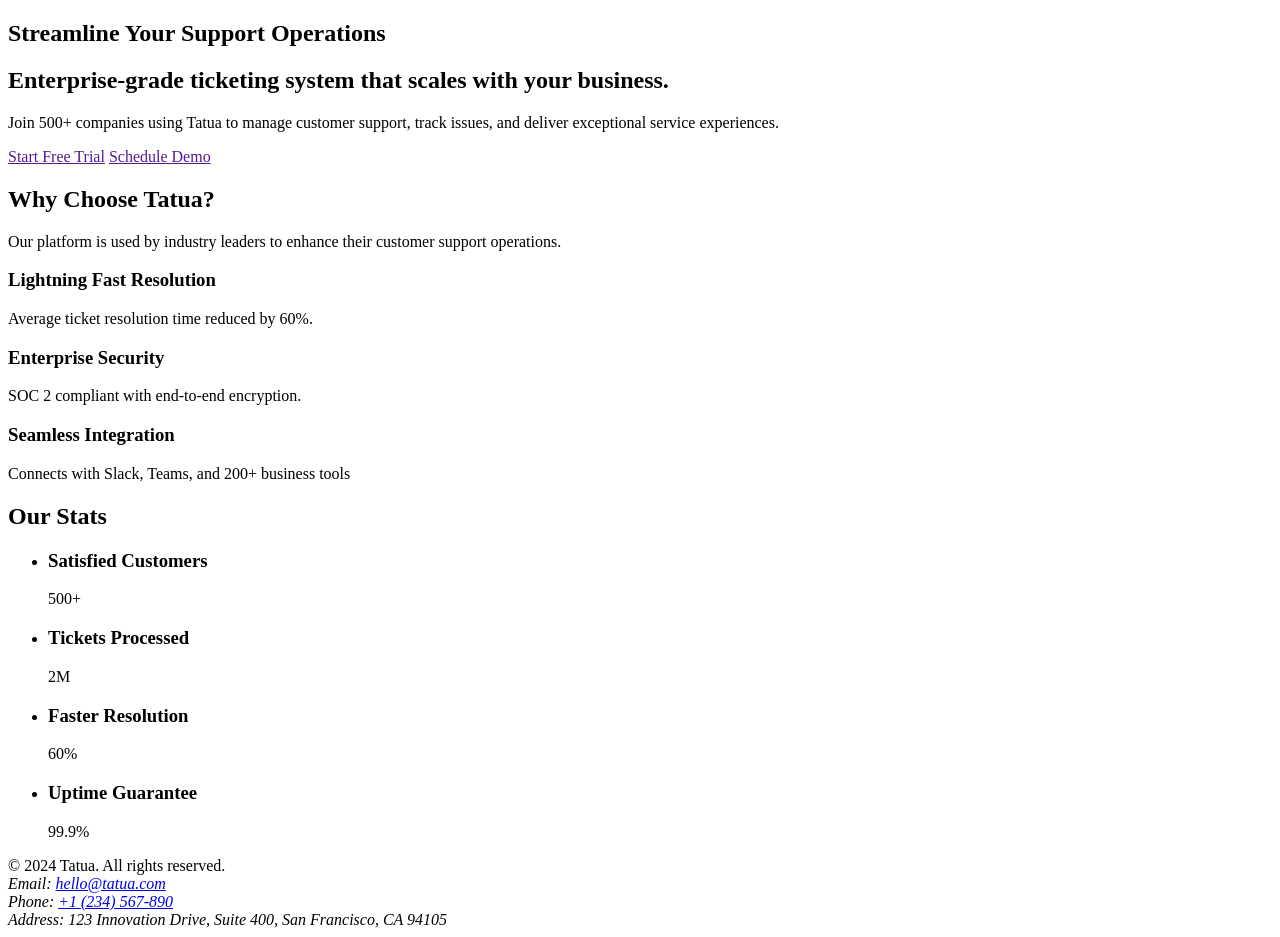
==== pages/index.html @ 2b62d404 "Created the homepage.html page" ====
<!DOCTYPE html>
<html lang="en">
<head>
    <meta charset="UTF-8">
    <meta name="viewport" content="width=device-width, initial-scale=1.0">
    <meta name="description" content="Streamline your support operations with Tatua's enterprise-grade ticketing system. Join 500+ companies delivering exceptional customer experiences.">
    <title>Tatua - Enterprise Ticketing Solutions</title>
</head>

<body>
    <main>
    <!-- Hero Section -->
    <section aria-labelledby="hero-title">    
        <h1 id = "hero-title">Streamline Your Support Operations</h1>
        <h2>Enterprise-grade ticketing system that scales with your business.</h2>
        <p>Join 500+ companies using Tatua to manage customer support, track issues, and deliver exceptional service experiences.</p>
        <a href="" class="btn">Start Free Trial</a>
        <a href="" class="btn">Schedule Demo</a>
    </section>

    <!-- Services Section -->
    <section aria-labelledby="why-choose-us">
        <h2 id="why-choose-us">Why Choose Tatua?</h2>
        <p>Our platform is used by industry leaders to enhance their customer support operations.</p>
        <div>
            <article class="card">
                <h3>Lightning Fast Resolution</h3>
                <p>Average ticket resolution time reduced by 60%.</p>
            </article>
            <article class="card">
                <h3>Enterprise Security</h3>
                <p>SOC 2 compliant with end-to-end encryption.</p>
            </article>
            <article class="card">
                <h3>Seamless Integration</h3>
                <p>Connects with Slack, Teams, and 200+ business tools</p>
            </article>
        </div>
    </section>

    <!-- Stats Section -->
    <section aria-labelledby="stats-heading">
       
        <h2 id="stats-heading" class="sr-only">Our Stats</h2>
        <ul class="stats-list">
            <li class="stat-card">
                <h3>Satisfied Customers</h3>
                <p class="stat-number">500+</p>
            </li>
            <li class="stat-card">
                <h3>Tickets Processed</h3>
                <p class="stat-number">2M</p>
            </li>
            <li class="stat-card">
                <h3>Faster Resolution</h3>
                <p class="stat-number">60%</p>
            </li>
            <li class="stat-card">
                <h3>Uptime Guarantee</h3>
                <p class="stat-number">99.9%</p>
            </li>
        </ul>
    </section>

     <!-- Contact Section -->
        <footer>
            &copy; 2024 Tatua. All rights reserved.
            <address>Email: <a href="mailto:hello@tatua.com">hello@tatua.com</a></address>
            <address>Phone: <a href="tel+1234567890"> +1 (234) 567-890</a></address>
            <address>Address: 123 Innovation Drive, Suite 400, San Francisco, CA 94105</address>
        </footer>
</body>
</main>      
</html>
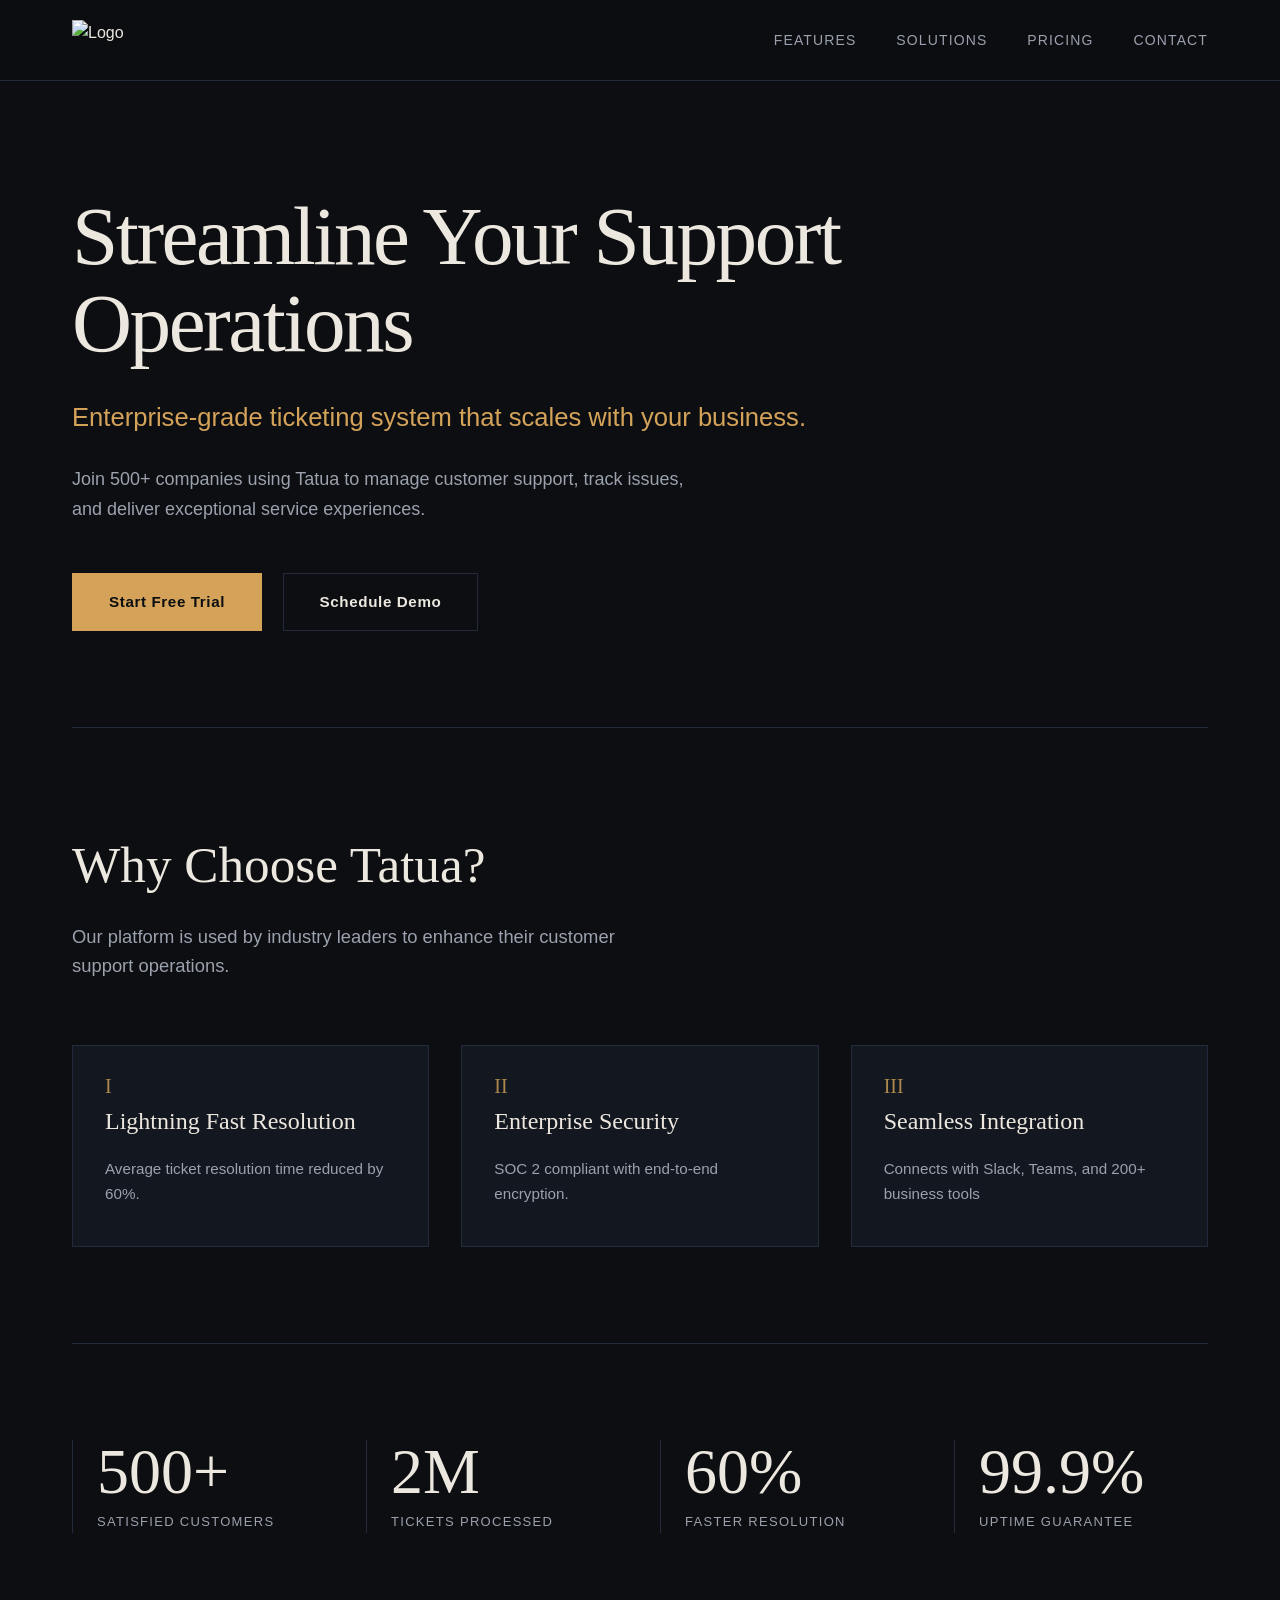
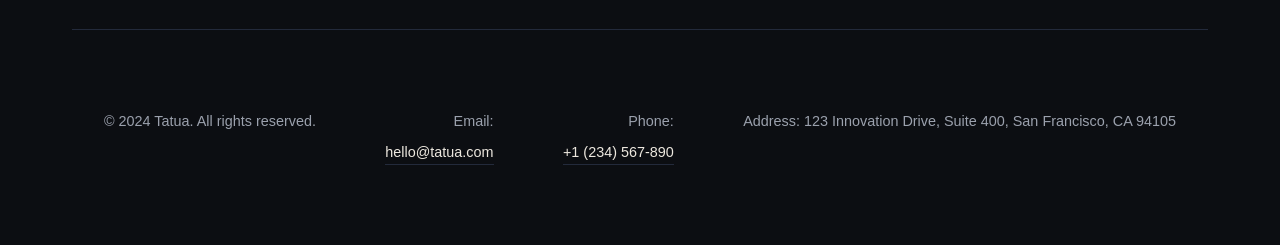
==== commit 5f8f9507: "Added css to the page" ====
--- a/pages/index.html
+++ b/pages/index.html
@@ -5,8 +5,30 @@
     <meta name="viewport" content="width=device-width, initial-scale=1.0">
     <meta name="description" content="Streamline your support operations with Tatua's enterprise-grade ticketing system. Join 500+ companies delivering exceptional customer experiences.">
     <title>Tatua - Enterprise Ticketing Solutions</title>
+    <link rel="stylesheet" href="index.css">
+
 </head>
 
+<!-- Header Section -->
+<header class="site-header">
+    <div class="header-container">
+      <!-- Brand / Logo -->
+      <a href="/" class="brand" aria-label="Tatua Home">
+        <img src="/assets/tatua-logo.png" alt="Logo" class="brand-logo" width="32" height="32">
+      </a>
+  
+      <!-- Primary Navigation -->
+      <nav class="main-nav" aria-label="Main Navigation">
+        <ul class="nav-list">
+          <li><a href="#features" class="nav-link">Features</a></li>
+          <li><a href="#solutions" class="nav-link">Solutions</a></li>
+          <li><a href="#pricing" class="nav-link">Pricing</a></li>
+          <li><a href="#contact" class="nav-link">Contact</a></li>
+        </ul>
+      </nav>
+
+    </div>
+  </header>
 <body>
     <main>
     <!-- Hero Section -->
@@ -66,9 +88,10 @@
         <footer>
             &copy; 2024 Tatua. All rights reserved.
             <address>Email: <a href="mailto:hello@tatua.com">hello@tatua.com</a></address>
-            <address>Phone: <a href="tel+1234567890"> +1 (234) 567-890</a></address>
+            <address>Phone: <a href="tel:+1234567890"> +1 (234) 567-890</a></address>
             <address>Address: 123 Innovation Drive, Suite 400, San Francisco, CA 94105</address>
         </footer>
+</main>
 </body>
-</main>      
+     
 </html>
--- a/pages/index.css
+++ b/pages/index.css
@@ -0,0 +1,371 @@
+/* ==========================================================================
+   TATUA — DIRECTION B: THE KINETIC EDITORIAL
+   Visual Language: Editorial Authority • Monumental Serif • Acacia & Obsidian
+   ========================================================================== */
+
+   :root {
+    --bg-obsidian: #0c0e12;
+    --bg-card: #13171f;
+    --text-sand: #ede8df;
+    --text-muted: #9ba1ad;
+    
+    --accent-gold: #d4a359;
+    --accent-gold-hover: #e5b66e;
+    --border-rule: #232a3b;
+    --border-gold: rgba(212, 163, 89, 0.4);
+  
+    --font-serif: "Playfair Display", Georgia, "Times New Roman", serif;
+    --font-sans: -apple-system, BlinkMacSystemFont, "Segoe UI", Roboto, sans-serif;
+    --font-mono: "SF Mono", "Fira Code", monospace;
+  
+    --max-width: 1200px;
+  }
+  
+  *, *::before, *::after {
+    box-sizing: border-box;
+    margin: 0;
+    padding: 0;
+  }
+  
+  html {
+    background-color: var(--bg-obsidian);
+    color: var(--text-sand);
+    font-family: var(--font-sans);
+    line-height: 1.6;
+    scroll-behavior: smooth;
+    -webkit-font-smoothing: antialiased;
+  }
+  
+  body {
+    min-height: 100vh;
+  }
+  
+  .sr-only {
+    position: absolute;
+    width: 1px;
+    height: 1px;
+    padding: 0;
+    margin: -1px;
+    overflow: hidden;
+    clip: rect(0, 0, 0, 0);
+    white-space: nowrap;
+    border: 0;
+  }
+  
+  :focus-visible {
+    outline: 2px solid var(--accent-gold);
+    outline-offset: 4px;
+  }
+  
+  /* --------------------------------------------------------------------------
+     HEADER
+     -------------------------------------------------------------------------- */
+  .site-header {
+    border-bottom: 1px solid var(--border-rule);
+    background-color: rgba(12, 14, 18, 0.9);
+    backdrop-filter: blur(12px);
+    position: sticky;
+    top: 0;
+    z-index: 100;
+  }
+  
+  .header-container {
+    max-width: var(--max-width);
+    margin: 0 auto;
+    padding: 1.25rem 2rem;
+    display: flex;
+    align-items: center;
+    justify-content: space-between;
+  }
+  
+  .brand {
+    display: inline-flex;
+    align-items: center;
+    gap: 0.75rem;
+    text-decoration: none;
+    color: var(--text-sand);
+  }
+  
+  .brand-logo {
+    display: block;
+    width: 80px;
+    height: 40px;
+    object-fit: contain;
+  }
+  
+  .main-nav .nav-list {
+    list-style: none;
+    display: flex;
+    gap: 2.5rem;
+  }
+  
+  .nav-link {
+    color: var(--text-muted);
+    text-decoration: none;
+    font-size: 0.875rem;
+    letter-spacing: 0.08em;
+    text-transform: uppercase;
+    font-weight: 500;
+    transition: color 0.2s ease;
+    position: relative;
+  }
+  
+  .nav-link:hover {
+    color: var(--accent-gold);
+  }
+  
+  .nav-link::after {
+    content: "";
+    position: absolute;
+    bottom: -4px;
+    left: 0;
+    width: 0;
+    height: 1px;
+    background-color: var(--accent-gold);
+    transition: width 0.25s ease;
+  }
+  
+  .nav-link:hover::after {
+    width: 100%;
+  }
+  
+  /* --------------------------------------------------------------------------
+     HERO: BROADSHEET STATEMENT
+     -------------------------------------------------------------------------- */
+  main {
+    max-width: var(--max-width);
+    margin: 0 auto;
+    padding: 0 2rem;
+  }
+  
+  main > section:first-of-type {
+    padding: 7rem 0 5rem 0;
+    border-bottom: 1px solid var(--border-rule);
+  }
+  
+  main > section:first-of-type h1 {
+    font-family: var(--font-serif);
+    font-size: clamp(3rem, 6.5vw, 5.5rem);
+    font-weight: 400;
+    line-height: 1.05;
+    letter-spacing: -0.03em;
+    color: var(--text-sand);
+    margin-bottom: 2rem;
+    max-width: 950px;
+  }
+  
+  main > section:first-of-type h2 {
+    font-family: var(--font-sans);
+    font-size: clamp(1.25rem, 2vw, 1.6rem);
+    font-weight: 400;
+    color: var(--accent-gold);
+    line-height: 1.4;
+    margin-bottom: 1.75rem;
+    max-width: 780px;
+  }
+  
+  main > section:first-of-type p {
+    font-size: 1.125rem;
+    color: var(--text-muted);
+    max-width: 620px;
+    line-height: 1.7;
+    margin-bottom: 3rem;
+  }
+  
+  .btn {
+    display: inline-flex;
+    align-items: center;
+    justify-content: center;
+    padding: 1rem 2.25rem;
+    font-size: 0.95rem;
+    font-weight: 600;
+    text-decoration: none;
+    letter-spacing: 0.04em;
+    transition: all 0.2s ease;
+    margin-right: 1rem;
+    margin-bottom: 1rem;
+  }
+  
+  .btn:first-of-type {
+    background-color: var(--accent-gold);
+    color: var(--bg-obsidian);
+    border: 1px solid var(--accent-gold);
+  }
+  
+  .btn:first-of-type:hover {
+    background-color: var(--accent-gold-hover);
+    transform: translateY(-2px);
+  }
+  
+  .btn:last-of-type {
+    background-color: transparent;
+    color: var(--text-sand);
+    border: 1px solid var(--border-rule);
+  }
+  
+  .btn:last-of-type:hover {
+    border-color: var(--accent-gold);
+    color: var(--accent-gold);
+  }
+  
+  /* --------------------------------------------------------------------------
+     SERVICES: THE THREE PILLARS (STAGGERED EDITORIAL RHYTHM)
+     -------------------------------------------------------------------------- */
+  main > section:nth-of-type(2) {
+    padding: 6rem 0;
+    border-bottom: 1px solid var(--border-rule);
+  }
+  
+  main > section:nth-of-type(2) h2 {
+    font-family: var(--font-serif);
+    font-size: clamp(2.25rem, 4vw, 3.25rem);
+    font-weight: 400;
+    margin-bottom: 1rem;
+  }
+  
+  main > section:nth-of-type(2) > p {
+    font-size: 1.15rem;
+    color: var(--text-muted);
+    margin-bottom: 4rem;
+    max-width: 600px;
+  }
+  
+  main > section:nth-of-type(2) > div {
+    display: grid;
+    grid-template-columns: repeat(3, 1fr);
+    gap: 2rem;
+    counter-reset: editorial-count;
+  }
+  
+  .card {
+    background-color: var(--bg-card);
+    border: 1px solid var(--border-rule);
+    padding: 3.5rem 2rem 2.5rem 2rem;
+    position: relative;
+    counter-increment: editorial-count;
+    transition: transform 0.25s ease, border-color 0.25s ease;
+  }
+  
+  .card:hover {
+    transform: translateY(-4px);
+    border-color: var(--border-gold);
+  }
+  
+  .card::before {
+    content: counter(editorial-count, upper-roman);
+    position: absolute;
+    top: 1.5rem;
+    left: 2rem;
+    font-family: var(--font-serif);
+    font-size: 1.25rem;
+    color: var(--accent-gold);
+    opacity: 0.8;
+  }
+  
+  .card h3 {
+    font-family: var(--font-serif);
+    font-size: 1.5rem;
+    font-weight: 400;
+    margin-bottom: 1rem;
+    color: var(--text-sand);
+  }
+  
+  .card p {
+    color: var(--text-muted);
+    font-size: 0.95rem;
+    line-height: 1.65;
+  }
+  
+  /* --------------------------------------------------------------------------
+     STATS: MONUMENTAL FIGURES
+     -------------------------------------------------------------------------- */
+  main > section:nth-of-type(3) {
+    padding: 6rem 0;
+    border-bottom: 1px solid var(--border-rule);
+  }
+  
+  .stats-list {
+    list-style: none;
+    display: grid;
+    grid-template-columns: repeat(4, 1fr);
+    gap: 2.5rem;
+  }
+  
+  .stat-card {
+    display: flex;
+    flex-direction: column-reverse;
+    border-left: 1px solid var(--border-rule);
+    padding-left: 1.5rem;
+  }
+  
+  .stat-card h3 {
+    font-family: var(--font-sans);
+    font-size: 0.8125rem;
+    text-transform: uppercase;
+    letter-spacing: 0.1em;
+    color: var(--text-muted);
+    font-weight: 500;
+    margin-top: 0.5rem;
+  }
+  
+  .stat-number {
+    font-family: var(--font-serif);
+    font-size: clamp(3rem, 5vw, 4.5rem);
+    font-weight: 400;
+    line-height: 1;
+    color: var(--text-sand);
+  }
+  
+  .stat-card:hover .stat-number {
+    color: var(--accent-gold);
+  }
+  
+  /* --------------------------------------------------------------------------
+     FOOTER
+     -------------------------------------------------------------------------- */
+  footer {
+    max-width: var(--max-width);
+    margin: 0 auto;
+    padding: 5rem 2rem;
+    display: flex;
+    justify-content: space-between;
+    align-items: flex-start;
+    color: var(--text-muted);
+    font-size: 0.9rem;
+  }
+  
+  footer address {
+    font-style: normal;
+    display: flex;
+    flex-direction: column;
+    gap: 0.5rem;
+    text-align: right;
+  }
+  
+  footer a {
+    color: var(--text-sand);
+    text-decoration: none;
+    border-bottom: 1px solid var(--border-rule);
+  }
+  
+  footer a:hover {
+    color: var(--accent-gold);
+    border-color: var(--accent-gold);
+  }
+  
+  /* Responsive */
+  @media (max-width: 900px) {
+    main > section:nth-of-type(2) > div {
+      grid-template-columns: 1fr;
+    }
+    .stats-list {
+      grid-template-columns: repeat(2, 1fr);
+    }
+    footer {
+      flex-direction: column;
+      gap: 2rem;
+    }
+    footer address {
+      text-align: left;
+    }
+  }
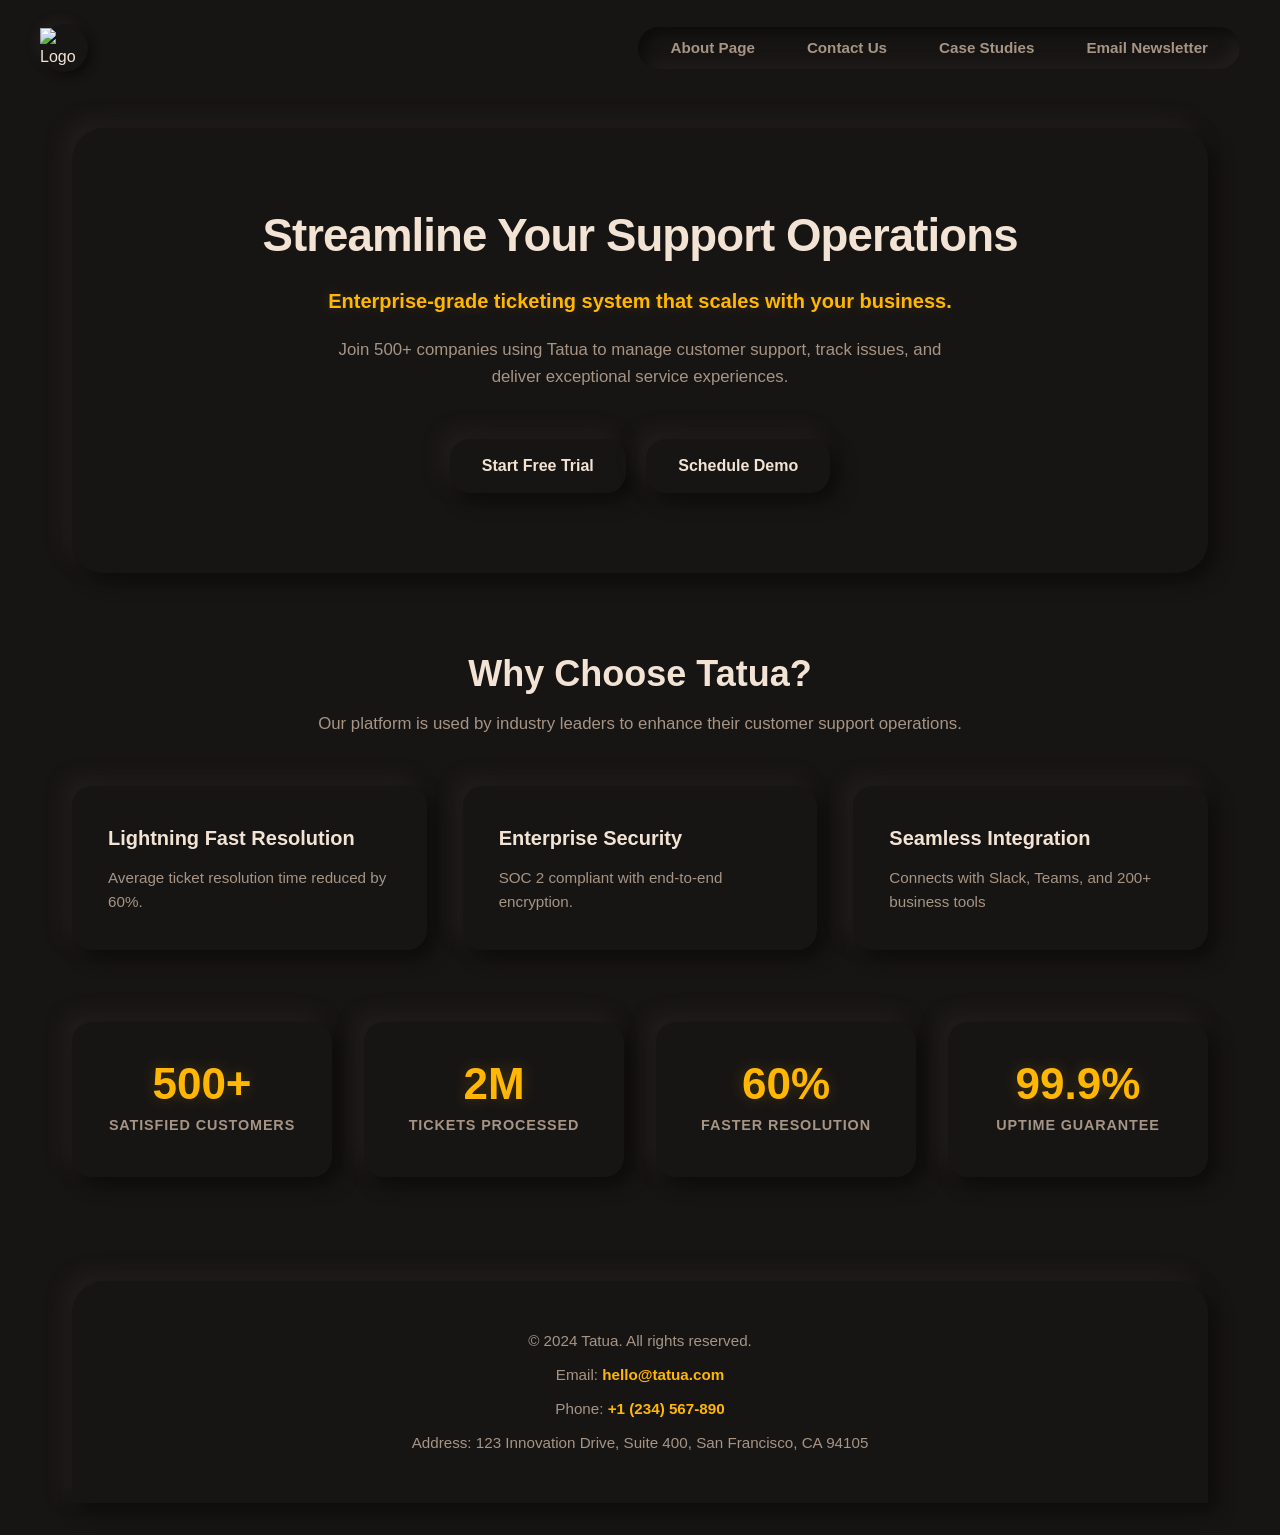
==== commit 116bfd69: "added the icon on browser title" ====
--- a/pages/index.html
+++ b/pages/index.html
@@ -6,6 +6,7 @@
     <meta name="description" content="Streamline your support operations with Tatua's enterprise-grade ticketing system. Join 500+ companies delivering exceptional customer experiences.">
     <title>Tatua - Enterprise Ticketing Solutions</title>
     <link rel="stylesheet" href="index.css">
+    <link rel="icon" href="/assets/tatua-favicon.png" type="image/x-icon">
 
 </head>
 
@@ -14,16 +15,16 @@
     <div class="header-container">
       <!-- Brand / Logo -->
       <a href="/" class="brand" aria-label="Tatua Home">
-        <img src="/assets/tatua-logo.png" alt="Logo" class="brand-logo" width="32" height="32">
+        <img src="/assets/tatua-logo.png" alt="Logo" class="brand-logo" width="80" height="40">
       </a>
   
       <!-- Primary Navigation -->
       <nav class="main-nav" aria-label="Main Navigation">
         <ul class="nav-list">
-          <li><a href="#features" class="nav-link">Features</a></li>
-          <li><a href="#solutions" class="nav-link">Solutions</a></li>
-          <li><a href="#pricing" class="nav-link">Pricing</a></li>
-          <li><a href="#contact" class="nav-link">Contact</a></li>
+          <li><a href="#features" class="nav-link">About Page</a></li>
+          <li><a href="#solutions" class="nav-link">Contact Us</a></li>
+          <li><a href="#pricing" class="nav-link">Case Studies</a></li>
+          <li><a href="#contact" class="nav-link">Email Newsletter</a></li>
         </ul>
       </nav>
 
--- a/pages/index.css
+++ b/pages/index.css
@@ -1,43 +1,55 @@
 /* ==========================================================================
-   TATUA — DIRECTION B: THE KINETIC EDITORIAL
-   Visual Language: Editorial Authority • Monumental Serif • Acacia & Obsidian
+   Warm Night / Glare-Reduction Neumorphism - Tatua Enterprise
    ========================================================================== */
 
    :root {
-    --bg-obsidian: #0c0e12;
-    --bg-card: #13171f;
-    --text-sand: #ede8df;
-    --text-muted: #9ba1ad;
+    /* Warm Low-Blue Base & Typography */
+    --bg-color: #171514;
+    --text-primary: #f2e3d5;
+    --text-muted: #a69485;
     
-    --accent-gold: #d4a359;
-    --accent-gold-hover: #e5b66e;
-    --border-rule: #232a3b;
-    --border-gold: rgba(212, 163, 89, 0.4);
-  
-    --font-serif: "Playfair Display", Georgia, "Times New Roman", serif;
-    --font-sans: -apple-system, BlinkMacSystemFont, "Segoe UI", Roboto, sans-serif;
-    --font-mono: "SF Mono", "Fira Code", monospace;
-  
-    --max-width: 1200px;
-  }
-  
-  *, *::before, *::after {
+    /* Amber / Gold Accents */
+    --accent-amber: #ffb703;
+    --accent-warm: #fb8500;
+    --accent-glow: rgba(255, 183, 3, 0.2);
+  
+    /* Dual Shadows: Warm Top-Left Highlight & Soft Obsidian Drop Shadow */
+    --neu-flat: 8px 8px 18px #0d0c0b, -8px -8px 18px #221f1d;
+    --neu-flat-sm: 4px 4px 10px #0d0c0b, -4px -4px 10px #221f1d;
+    --neu-flat-hover: 10px 10px 22px #0a0908, -10px -10px 22px #282422;
+    
+    /* Inset / Pressed Shadows */
+    --neu-inset: inset 6px 6px 12px #0d0c0b, inset -6px -6px 12px #221f1d;
+    --neu-pressed: inset 3px 3px 6px #0d0c0b, inset -3px -3px 6px #221f1d;
+  
+    --radius-sm: 12px;
+    --radius-md: 20px;
+    --radius-lg: 32px;
+    --transition: all 0.25s cubic-bezier(0.4, 0, 0.2, 1);
+  }
+  
+  /* Base Reset & Typography */
+  * {
     box-sizing: border-box;
     margin: 0;
     padding: 0;
   }
   
-  html {
-    background-color: var(--bg-obsidian);
-    color: var(--text-sand);
-    font-family: var(--font-sans);
+  body {
+    background-color: var(--bg-color);
+    color: var(--text-primary);
+    font-family: -apple-system, BlinkMacSystemFont, "Segoe UI", Roboto, Helvetica, Arial, sans-serif;
     line-height: 1.6;
-    scroll-behavior: smooth;
-    -webkit-font-smoothing: antialiased;
-  }
-  
-  body {
     min-height: 100vh;
+  }
+  
+  a {
+    text-decoration: none;
+    color: inherit;
+  }
+  
+  ul {
+    list-style: none;
   }
   
   .sr-only {
@@ -48,324 +60,271 @@
     margin: -1px;
     overflow: hidden;
     clip: rect(0, 0, 0, 0);
-    white-space: nowrap;
     border: 0;
   }
   
-  :focus-visible {
-    outline: 2px solid var(--accent-gold);
-    outline-offset: 4px;
-  }
-  
-  /* --------------------------------------------------------------------------
-     HEADER
-     -------------------------------------------------------------------------- */
+  /* ==========================================================================
+     Header & Navigation
+     ========================================================================== */
+  
   .site-header {
-    border-bottom: 1px solid var(--border-rule);
-    background-color: rgba(12, 14, 18, 0.9);
-    backdrop-filter: blur(12px);
+    padding: 1.5rem 2rem;
     position: sticky;
     top: 0;
+    background-color: var(--bg-color);
     z-index: 100;
   }
   
   .header-container {
-    max-width: var(--max-width);
+    max-width: 1200px;
     margin: 0 auto;
-    padding: 1.25rem 2rem;
-    display: flex;
+    display: flex;
+    justify-content: space-between;
     align-items: center;
-    justify-content: space-between;
   }
   
   .brand {
-    display: inline-flex;
-    align-items: center;
-    gap: 0.75rem;
-    text-decoration: none;
-    color: var(--text-sand);
-  }
-  
-  .brand-logo {
-    display: block;
-    width: 80px;
-    height: 40px;
-    object-fit: contain;
-  }
-  
-  .main-nav .nav-list {
-    list-style: none;
-    display: flex;
-    gap: 2.5rem;
-  }
-  
-  .nav-link {
-    color: var(--text-muted);
-    text-decoration: none;
-    font-size: 0.875rem;
-    letter-spacing: 0.08em;
-    text-transform: uppercase;
-    font-weight: 500;
-    transition: color 0.2s ease;
-    position: relative;
-  }
-  
-  .nav-link:hover {
-    color: var(--accent-gold);
-  }
-  
-  .nav-link::after {
-    content: "";
-    position: absolute;
-    bottom: -4px;
-    left: 0;
-    width: 0;
-    height: 1px;
-    background-color: var(--accent-gold);
-    transition: width 0.25s ease;
-  }
-  
-  .nav-link:hover::after {
-    width: 100%;
-  }
-  
-  /* --------------------------------------------------------------------------
-     HERO: BROADSHEET STATEMENT
-     -------------------------------------------------------------------------- */
-  main {
-    max-width: var(--max-width);
-    margin: 0 auto;
-    padding: 0 2rem;
-  }
-  
-  main > section:first-of-type {
-    padding: 7rem 0 5rem 0;
-    border-bottom: 1px solid var(--border-rule);
-  }
-  
-  main > section:first-of-type h1 {
-    font-family: var(--font-serif);
-    font-size: clamp(3rem, 6.5vw, 5.5rem);
-    font-weight: 400;
-    line-height: 1.05;
-    letter-spacing: -0.03em;
-    color: var(--text-sand);
-    margin-bottom: 2rem;
-    max-width: 950px;
-  }
-  
-  main > section:first-of-type h2 {
-    font-family: var(--font-sans);
-    font-size: clamp(1.25rem, 2vw, 1.6rem);
-    font-weight: 400;
-    color: var(--accent-gold);
-    line-height: 1.4;
-    margin-bottom: 1.75rem;
-    max-width: 780px;
-  }
-  
-  main > section:first-of-type p {
-    font-size: 1.125rem;
-    color: var(--text-muted);
-    max-width: 620px;
-    line-height: 1.7;
-    margin-bottom: 3rem;
-  }
-  
-  .btn {
-    display: inline-flex;
+    display: flex;
     align-items: center;
     justify-content: center;
-    padding: 1rem 2.25rem;
+    width: 48px;
+    height: 48px;
+    border-radius: 50%;
+    background: var(--bg-color);
+    box-shadow: var(--neu-flat-sm);
+    transition: var(--transition);
+  }
+  
+  .brand:hover {
+    box-shadow: var(--neu-inset);
+  }
+  
+  .nav-list {
+    display: flex;
+    gap: 0.75rem;
+    background: var(--bg-color);
+    padding: 0.5rem 0.75rem;
+    border-radius: var(--radius-lg);
+    box-shadow: var(--neu-inset);
+  }
+  
+  .nav-link {
+    padding: 0.5rem 1.25rem;
+    border-radius: var(--radius-sm);
+    font-weight: 600;
     font-size: 0.95rem;
+    color: var(--text-muted);
+    transition: var(--transition);
+  }
+  
+  .nav-link:hover {
+    color: var(--accent-amber);
+    box-shadow: var(--neu-flat-sm);
+  }
+  
+  /* ==========================================================================
+     Main Layout & Sections
+     ========================================================================== */
+  
+  main {
+    max-width: 1200px;
+    margin: 0 auto;
+    padding: 2rem;
+    display: flex;
+    flex-direction: column;
+    gap: 4.5rem;
+  }
+  
+  section {
+    text-align: center;
+  }
+  
+  /* Hero Section */
+  section[aria-labelledby="hero-title"] {
+    padding: 4.5rem 2rem;
+    border-radius: var(--radius-lg);
+    background: var(--bg-color);
+    box-shadow: var(--neu-flat);
+  }
+  
+  #hero-title {
+    font-size: 2.85rem;
+    font-weight: 800;
+    letter-spacing: -0.02em;
+    margin-bottom: 0.75rem;
+    color: var(--text-primary);
+  }
+  
+  section[aria-labelledby="hero-title"] h2 {
+    font-size: 1.25rem;
+    color: var(--accent-amber);
     font-weight: 600;
-    text-decoration: none;
-    letter-spacing: 0.04em;
-    transition: all 0.2s ease;
-    margin-right: 1rem;
-    margin-bottom: 1rem;
-  }
-  
-  .btn:first-of-type {
-    background-color: var(--accent-gold);
-    color: var(--bg-obsidian);
-    border: 1px solid var(--accent-gold);
-  }
-  
-  .btn:first-of-type:hover {
-    background-color: var(--accent-gold-hover);
+    margin-bottom: 1.25rem;
+    text-shadow: 0 0 14px var(--accent-glow);
+  }
+  
+  section[aria-labelledby="hero-title"] p {
+    max-width: 650px;
+    margin: 0 auto 2.5rem auto;
+    color: var(--text-muted);
+    font-size: 1.05rem;
+  }
+  
+  /* Neumorphic Interactive Buttons */
+  .btn {
+    display: inline-block;
+    padding: 0.9rem 2rem;
+    margin: 0.5rem;
+    font-weight: 700;
+    border-radius: var(--radius-md);
+    background: var(--bg-color);
+    color: var(--text-primary);
+    box-shadow: var(--neu-flat);
+    transition: var(--transition);
+  }
+  
+  .btn:hover {
+    color: var(--accent-amber);
+    box-shadow: var(--neu-flat-hover);
     transform: translateY(-2px);
   }
   
-  .btn:last-of-type {
-    background-color: transparent;
-    color: var(--text-sand);
-    border: 1px solid var(--border-rule);
-  }
-  
-  .btn:last-of-type:hover {
-    border-color: var(--accent-gold);
-    color: var(--accent-gold);
-  }
-  
-  /* --------------------------------------------------------------------------
-     SERVICES: THE THREE PILLARS (STAGGERED EDITORIAL RHYTHM)
-     -------------------------------------------------------------------------- */
-  main > section:nth-of-type(2) {
-    padding: 6rem 0;
-    border-bottom: 1px solid var(--border-rule);
-  }
-  
-  main > section:nth-of-type(2) h2 {
-    font-family: var(--font-serif);
-    font-size: clamp(2.25rem, 4vw, 3.25rem);
-    font-weight: 400;
-    margin-bottom: 1rem;
-  }
-  
-  main > section:nth-of-type(2) > p {
-    font-size: 1.15rem;
-    color: var(--text-muted);
-    margin-bottom: 4rem;
-    max-width: 600px;
-  }
-  
-  main > section:nth-of-type(2) > div {
+  .btn:active {
+    box-shadow: var(--neu-pressed);
+    transform: translateY(0);
+  }
+  
+  /* Services / Features Section */
+  #why-choose-us {
+    font-size: 2.25rem;
+    font-weight: 700;
+    margin-bottom: 0.5rem;
+    color: var(--text-primary);
+  }
+  
+  section[aria-labelledby="why-choose-us"] > p {
+    color: var(--text-muted);
+    margin-bottom: 3rem;
+    font-size: 1.05rem;
+  }
+  
+  section[aria-labelledby="why-choose-us"] > div {
     display: grid;
-    grid-template-columns: repeat(3, 1fr);
+    grid-template-columns: repeat(auto-fit, minmax(280px, 1fr));
+    gap: 2.25rem;
+  }
+  
+  .card {
+    padding: 2.25rem;
+    border-radius: var(--radius-md);
+    background: var(--bg-color);
+    box-shadow: var(--neu-flat);
+    transition: var(--transition);
+    text-align: left;
+  }
+  
+  .card:hover {
+    box-shadow: var(--neu-inset);
+  }
+  
+  .card h3 {
+    font-size: 1.25rem;
+    margin-bottom: 0.75rem;
+    color: var(--text-primary);
+  }
+  
+  .card p {
+    color: var(--text-muted);
+    font-size: 0.95rem;
+  }
+  
+  /* Stats Section */
+  .stats-list {
+    display: grid;
+    grid-template-columns: repeat(auto-fit, minmax(220px, 1fr));
     gap: 2rem;
-    counter-reset: editorial-count;
-  }
-  
-  .card {
-    background-color: var(--bg-card);
-    border: 1px solid var(--border-rule);
-    padding: 3.5rem 2rem 2.5rem 2rem;
-    position: relative;
-    counter-increment: editorial-count;
-    transition: transform 0.25s ease, border-color 0.25s ease;
-  }
-  
-  .card:hover {
-    transform: translateY(-4px);
-    border-color: var(--border-gold);
-  }
-  
-  .card::before {
-    content: counter(editorial-count, upper-roman);
-    position: absolute;
-    top: 1.5rem;
-    left: 2rem;
-    font-family: var(--font-serif);
-    font-size: 1.25rem;
-    color: var(--accent-gold);
-    opacity: 0.8;
-  }
-  
-  .card h3 {
-    font-family: var(--font-serif);
-    font-size: 1.5rem;
-    font-weight: 400;
-    margin-bottom: 1rem;
-    color: var(--text-sand);
-  }
-  
-  .card p {
+  }
+  
+  .stat-card {
+    padding: 2.5rem 1.5rem;
+    border-radius: var(--radius-md);
+    background: var(--bg-color);
+    box-shadow: var(--neu-flat);
+    display: flex;
+    flex-direction: column-reverse;
+    justify-content: center;
+    align-items: center;
+    transition: var(--transition);
+  }
+  
+  .stat-card:hover {
+    box-shadow: var(--neu-flat-hover);
+    transform: translateY(-2px);
+  }
+  
+  .stat-number {
+    font-size: 2.75rem;
+    font-weight: 800;
+    color: var(--accent-amber);
+    line-height: 1;
+    margin-bottom: 0.5rem;
+    text-shadow: 0 0 16px var(--accent-glow);
+  }
+  
+  .stat-card h3 {
+    font-size: 0.9rem;
+    color: var(--text-muted);
+    font-weight: 600;
+    text-transform: uppercase;
+    letter-spacing: 0.06em;
+  }
+  
+  /* ==========================================================================
+     Footer
+     ========================================================================== */
+  
+  footer {
+    margin-top: 2rem;
+    padding: 3rem 1.5rem;
+    background: var(--bg-color);
+    border-radius: var(--radius-lg) var(--radius-lg) 0 0;
+    box-shadow: var(--neu-flat);
+    text-align: center;
     color: var(--text-muted);
     font-size: 0.95rem;
-    line-height: 1.65;
-  }
-  
-  /* --------------------------------------------------------------------------
-     STATS: MONUMENTAL FIGURES
-     -------------------------------------------------------------------------- */
-  main > section:nth-of-type(3) {
-    padding: 6rem 0;
-    border-bottom: 1px solid var(--border-rule);
-  }
-  
-  .stats-list {
-    list-style: none;
-    display: grid;
-    grid-template-columns: repeat(4, 1fr);
-    gap: 2.5rem;
-  }
-  
-  .stat-card {
-    display: flex;
-    flex-direction: column-reverse;
-    border-left: 1px solid var(--border-rule);
-    padding-left: 1.5rem;
-  }
-  
-  .stat-card h3 {
-    font-family: var(--font-sans);
-    font-size: 0.8125rem;
-    text-transform: uppercase;
-    letter-spacing: 0.1em;
-    color: var(--text-muted);
-    font-weight: 500;
-    margin-top: 0.5rem;
-  }
-  
-  .stat-number {
-    font-family: var(--font-serif);
-    font-size: clamp(3rem, 5vw, 4.5rem);
-    font-weight: 400;
-    line-height: 1;
-    color: var(--text-sand);
-  }
-  
-  .stat-card:hover .stat-number {
-    color: var(--accent-gold);
-  }
-  
-  /* --------------------------------------------------------------------------
-     FOOTER
-     -------------------------------------------------------------------------- */
-  footer {
-    max-width: var(--max-width);
-    margin: 0 auto;
-    padding: 5rem 2rem;
-    display: flex;
-    justify-content: space-between;
-    align-items: flex-start;
-    color: var(--text-muted);
-    font-size: 0.9rem;
   }
   
   footer address {
     font-style: normal;
-    display: flex;
-    flex-direction: column;
-    gap: 0.5rem;
-    text-align: right;
+    margin-top: 0.6rem;
   }
   
   footer a {
-    color: var(--text-sand);
-    text-decoration: none;
-    border-bottom: 1px solid var(--border-rule);
+    color: var(--accent-amber);
+    font-weight: 600;
+    transition: var(--transition);
   }
   
   footer a:hover {
-    color: var(--accent-gold);
-    border-color: var(--accent-gold);
-  }
-  
-  /* Responsive */
-  @media (max-width: 900px) {
-    main > section:nth-of-type(2) > div {
-      grid-template-columns: 1fr;
+    text-decoration: underline;
+  }
+  
+  /* ==========================================================================
+     Responsive Adjustments
+     ========================================================================== */
+  
+  @media (max-width: 768px) {
+    .header-container {
+      flex-direction: column;
+      gap: 1.25rem;
     }
-    .stats-list {
-      grid-template-columns: repeat(2, 1fr);
+  
+    .nav-list {
+      flex-wrap: wrap;
+      justify-content: center;
     }
-    footer {
-      flex-direction: column;
-      gap: 2rem;
-    }
-    footer address {
-      text-align: left;
+  
+    #hero-title {
+      font-size: 2.1rem;
     }
   }
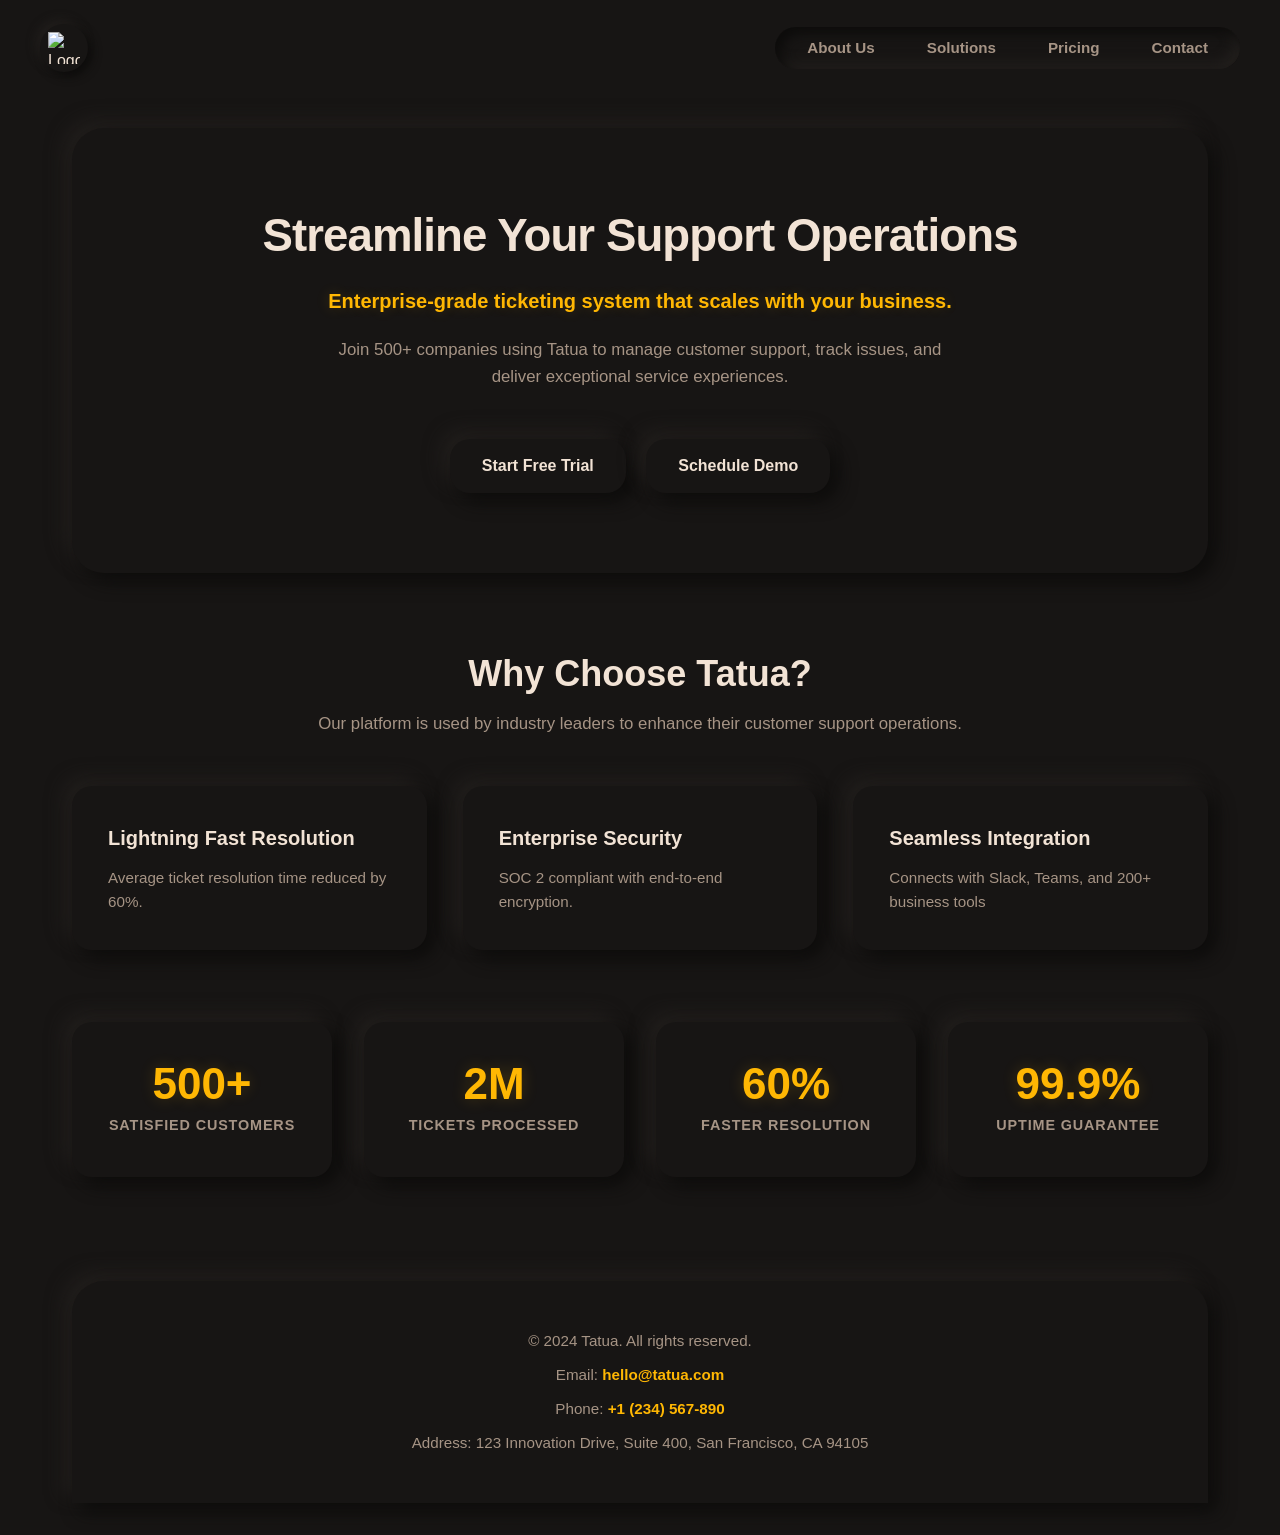
==== commit d815f1e4: "added the navigation to and fro about us page" ====
--- a/pages/index.html
+++ b/pages/index.html
@@ -6,7 +6,6 @@
     <meta name="description" content="Streamline your support operations with Tatua's enterprise-grade ticketing system. Join 500+ companies delivering exceptional customer experiences.">
     <title>Tatua - Enterprise Ticketing Solutions</title>
     <link rel="stylesheet" href="index.css">
-    <link rel="icon" href="/assets/tatua-favicon.png" type="image/x-icon">
 
 </head>
 
@@ -15,16 +14,16 @@
     <div class="header-container">
       <!-- Brand / Logo -->
       <a href="/" class="brand" aria-label="Tatua Home">
-        <img src="/assets/tatua-logo.png" alt="Logo" class="brand-logo" width="80" height="40">
+        <img src="/assets/tatua-logo.png" alt="Logo" class="brand-logo" width="32" height="32">
       </a>
   
       <!-- Primary Navigation -->
       <nav class="main-nav" aria-label="Main Navigation">
         <ul class="nav-list">
-          <li><a href="#features" class="nav-link">About Page</a></li>
-          <li><a href="#solutions" class="nav-link">Contact Us</a></li>
-          <li><a href="#pricing" class="nav-link">Case Studies</a></li>
-          <li><a href="#contact" class="nav-link">Email Newsletter</a></li>
+          <li><a href="/pages/about_us_page/index.html" class="nav-link">About Us</a></li>
+          <li><a href="#solutions" class="nav-link">Solutions</a></li>
+          <li><a href="#pricing" class="nav-link">Pricing</a></li>
+          <li><a href="#contact" class="nav-link">Contact</a></li>
         </ul>
       </nav>
 
